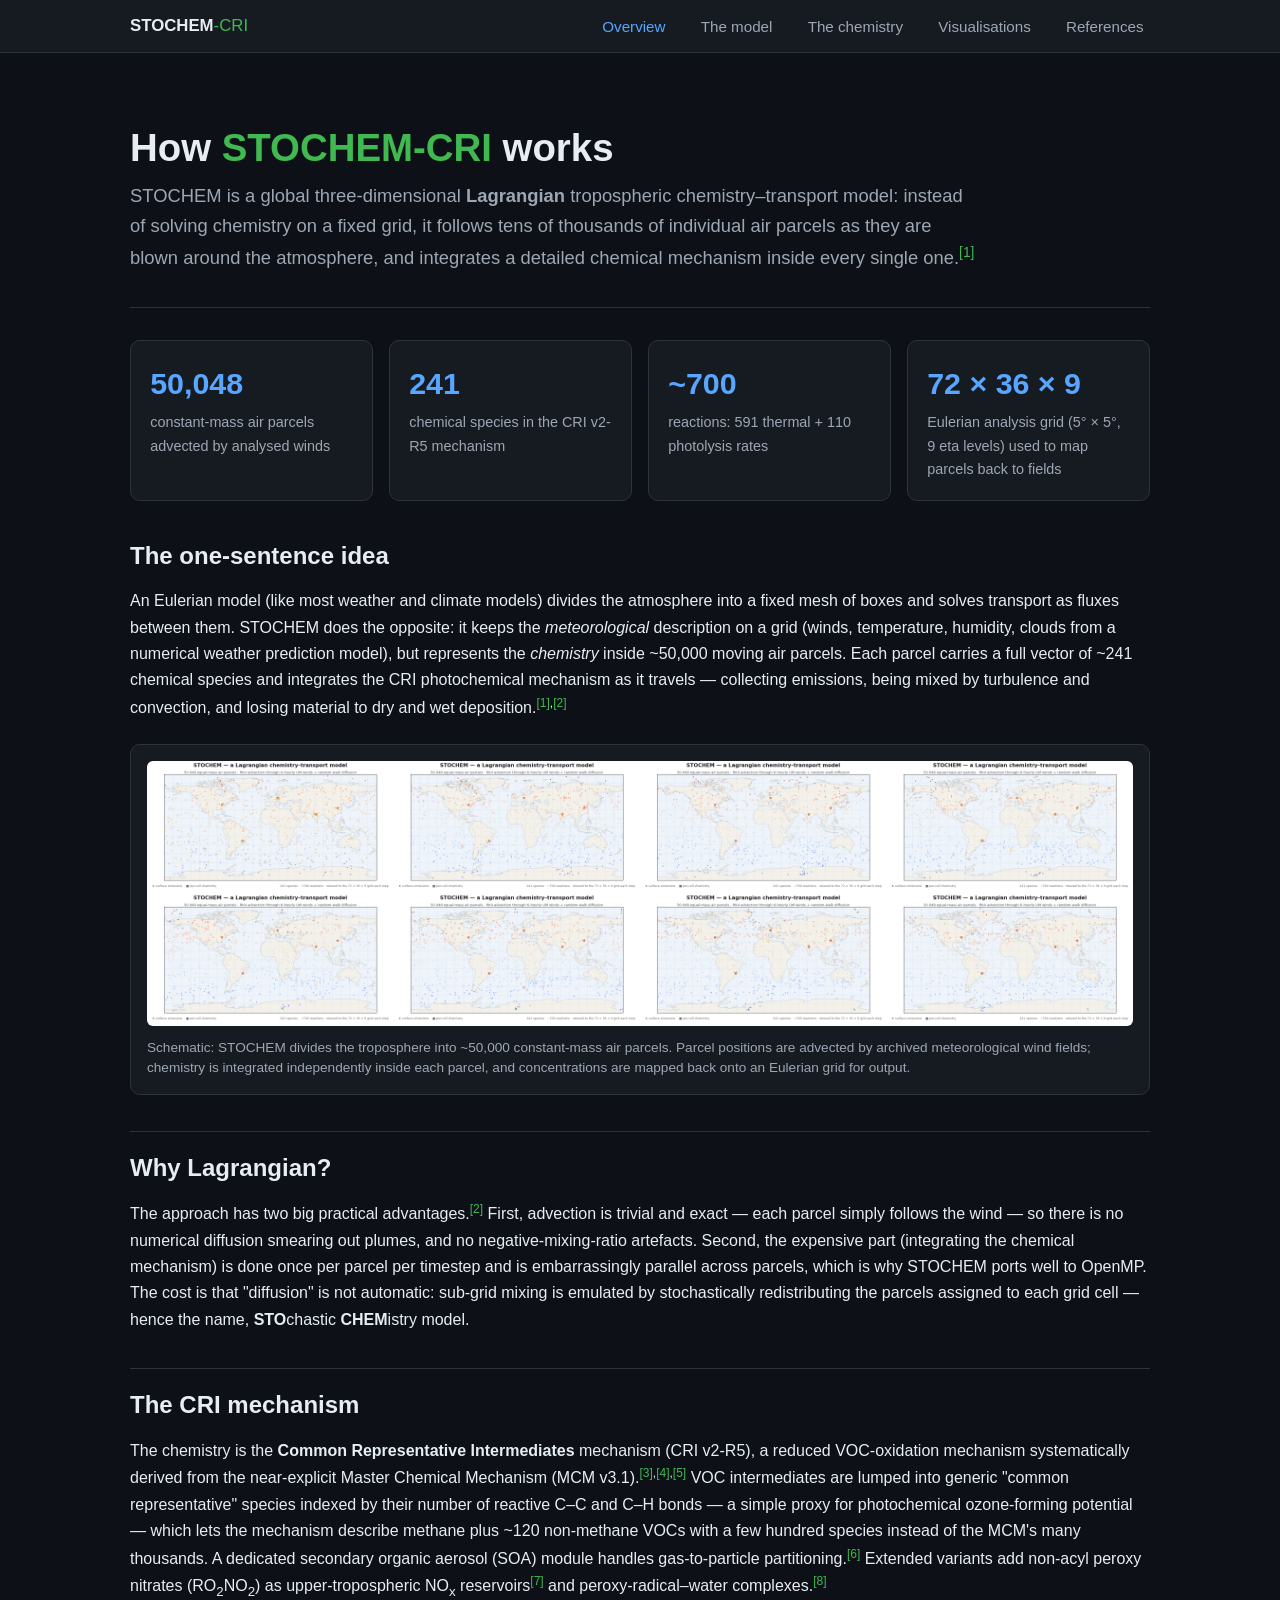
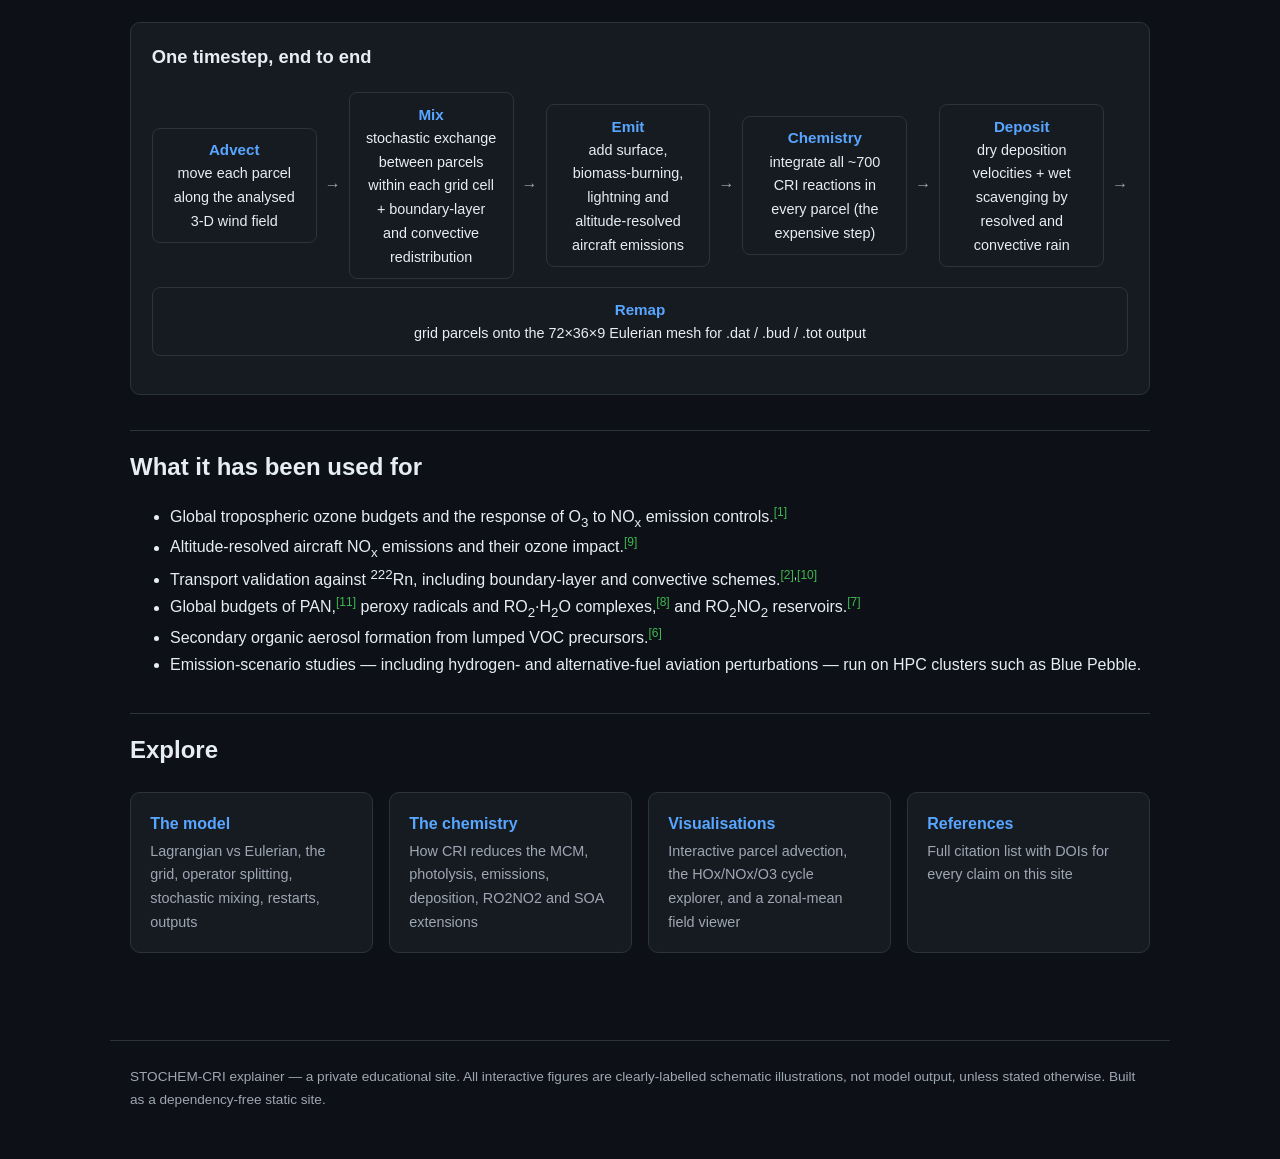
==== index.html @ 485233a2 "Initial STOCHEM-CRI educational site Static, dependency-free site explaining the Lagrangian CTM: 5 p" ====
<!DOCTYPE html>
<html lang="en">
<head>
<meta charset="utf-8">
<meta name="viewport" content="width=device-width, initial-scale=1">
<title>How STOCHEM-CRI Works — a Lagrangian chemistry–transport model</title>
<meta name="description" content="An educational, visual explanation of the STOCHEM-CRI global Lagrangian tropospheric chemistry transport model, with citations.">
<link rel="stylesheet" href="assets/css/style.css">
</head>
<body>
<header class="site">
  <nav class="site">
    <a class="brand" href="index.html">STOCHEM<span class="sub">-CRI</span></a>
    <a class="navlink active" href="index.html">Overview</a>
    <a class="navlink" href="model.html">The model</a>
    <a class="navlink" href="chemistry.html">The chemistry</a>
    <a class="navlink" href="visualisations.html">Visualisations</a>
    <a class="navlink" href="references.html">References</a>
  </nav>
</header>

<main>
  <section class="hero">
    <h1>How <span class="accent">STOCHEM-CRI</span> works</h1>
    <p class="lede">
      STOCHEM is a global three-dimensional <b>Lagrangian</b> tropospheric
      chemistry–transport model: instead of solving chemistry on a fixed grid,
      it follows tens of thousands of individual air parcels as they are blown
      around the atmosphere, and integrates a detailed chemical mechanism inside
      every single one.<sup class="cite"><a href="references.html#collins1997">[1]</a></sup>
    </p>
  </section>

  <div class="cards">
    <div class="card"><div class="big">50,048</div><div class="lbl">constant-mass air parcels advected by analysed winds</div></div>
    <div class="card"><div class="big">241</div><div class="lbl">chemical species in the CRI v2-R5 mechanism</div></div>
    <div class="card"><div class="big">~700</div><div class="lbl">reactions: 591 thermal + 110 photolysis rates</div></div>
    <div class="card"><div class="big">72 × 36 × 9</div><div class="lbl">Eulerian analysis grid (5° × 5°, 9 eta levels) used to map parcels back to fields</div></div>
  </div>

  <h2>The one-sentence idea</h2>
  <p>
    An Eulerian model (like most weather and climate models) divides the
    atmosphere into a fixed mesh of boxes and solves transport as fluxes between
    them. STOCHEM does the opposite: it keeps the <i>meteorological</i>
    description on a grid (winds, temperature, humidity, clouds from a numerical
    weather prediction model), but represents the <i>chemistry</i> inside
    ~50,000 moving air parcels. Each parcel carries a full vector of ~241
    chemical species and integrates the CRI photochemical mechanism as it
    travels — collecting emissions, being mixed by turbulence and convection,
    and losing material to dry and wet deposition.<sup class="cite"><a href="references.html#collins1997">[1]</a>,<a href="references.html#stevenson1998">[2]</a></sup>
  </p>

  <figure class="viz">
    <img src="assets/img/stochem_parcels_montage.png" alt="Schematic animation frames of STOCHEM air parcels being advected around the globe" loading="lazy">
    <figcaption>
      Schematic: STOCHEM divides the troposphere into ~50,000 constant-mass air
      parcels. Parcel positions are advected by archived meteorological wind
      fields; chemistry is integrated independently inside each parcel, and
      concentrations are mapped back onto an Eulerian grid for output.
    </figcaption>
  </figure>

  <h2>Why Lagrangian?</h2>
  <p>
    The approach has two big practical advantages.<sup class="cite"><a href="references.html#stevenson1998">[2]</a></sup>
    First, advection is trivial and exact — each parcel simply follows the wind
    — so there is no numerical diffusion smearing out plumes, and no
    negative-mixing-ratio artefacts. Second, the expensive part (integrating the
    chemical mechanism) is done once per parcel per timestep and is
    embarrassingly parallel across parcels, which is why STOCHEM ports well to
    OpenMP. The cost is that "diffusion" is not automatic: sub-grid mixing is
    emulated by stochastically redistributing the parcels assigned to each grid
    cell — hence the name, <b>STO</b>chastic <b>CHEM</b>istry model.
  </p>

  <h2>The CRI mechanism</h2>
  <p>
    The chemistry is the <b>Common Representative Intermediates</b> mechanism
    (CRI v2-R5), a reduced VOC-oxidation mechanism systematically derived from
    the near-explicit Master Chemical Mechanism (MCM v3.1).<sup class="cite"><a href="references.html#jenkin2008">[3]</a>,<a href="references.html#watson2008">[4]</a>,<a href="references.html#utembe2010">[5]</a></sup>
    VOC intermediates are lumped into generic "common representative" species
    indexed by their number of reactive C–C and C–H bonds — a simple proxy for
    photochemical ozone-forming potential — which lets the mechanism describe
    methane plus ~120 non-methane VOCs with a few hundred species instead of the
    MCM's many thousands. A dedicated secondary organic aerosol (SOA) module
    handles gas-to-particle partitioning.<sup class="cite"><a href="references.html#utembe2009">[6]</a></sup>
    Extended variants add non-acyl peroxy nitrates (RO<sub>2</sub>NO<sub>2</sub>)
    as upper-tropospheric NO<sub>x</sub> reservoirs<sup class="cite"><a href="references.html#khan2020">[7]</a></sup>
    and peroxy-radical–water complexes.<sup class="cite"><a href="references.html#khan2015">[8]</a></sup>
  </p>

  <div class="panel">
    <h3>One timestep, end to end</h3>
    <div class="flow">
      <div class="step"><b>Advect</b>move each parcel along the analysed 3-D wind field</div>
      <div class="arrow">→</div>
      <div class="step"><b>Mix</b>stochastic exchange between parcels within each grid cell + boundary-layer and convective redistribution</div>
      <div class="arrow">→</div>
      <div class="step"><b>Emit</b>add surface, biomass-burning, lightning and altitude-resolved aircraft emissions</div>
      <div class="arrow">→</div>
      <div class="step"><b>Chemistry</b>integrate all ~700 CRI reactions in every parcel (the expensive step)</div>
      <div class="arrow">→</div>
      <div class="step"><b>Deposit</b>dry deposition velocities + wet scavenging by resolved and convective rain</div>
      <div class="arrow">→</div>
      <div class="step"><b>Remap</b>grid parcels onto the 72×36×9 Eulerian mesh for .dat / .bud / .tot output</div>
    </div>
  </div>

  <h2>What it has been used for</h2>
  <ul>
    <li>Global tropospheric ozone budgets and the response of O<sub>3</sub> to NO<sub>x</sub> emission controls.<sup class="cite"><a href="references.html#collins1997">[1]</a></sup></li>
    <li>Altitude-resolved aircraft NO<sub>x</sub> emissions and their ozone impact.<sup class="cite"><a href="references.html#stevenson1997">[9]</a></sup></li>
    <li>Transport validation against <sup>222</sup>Rn, including boundary-layer and convective schemes.<sup class="cite"><a href="references.html#stevenson1998">[2]</a>,<a href="references.html#collins2002">[10]</a></sup></li>
    <li>Global budgets of PAN,<sup class="cite"><a href="references.html#khan2017">[11]</a></sup> peroxy radicals and RO<sub>2</sub>·H<sub>2</sub>O complexes,<sup class="cite"><a href="references.html#khan2015">[8]</a></sup> and RO<sub>2</sub>NO<sub>2</sub> reservoirs.<sup class="cite"><a href="references.html#khan2020">[7]</a></sup></li>
    <li>Secondary organic aerosol formation from lumped VOC precursors.<sup class="cite"><a href="references.html#utembe2009">[6]</a></sup></li>
    <li>Emission-scenario studies — including hydrogen- and alternative-fuel aviation perturbations — run on HPC clusters such as Blue Pebble.</li>
  </ul>

  <h2>Explore</h2>
  <div class="cards">
    <a class="card" href="model.html"><b>The model</b><div class="lbl">Lagrangian vs Eulerian, the grid, operator splitting, stochastic mixing, restarts, outputs</div></a>
    <a class="card" href="chemistry.html"><b>The chemistry</b><div class="lbl">How CRI reduces the MCM, photolysis, emissions, deposition, RO2NO2 and SOA extensions</div></a>
    <a class="card" href="visualisations.html"><b>Visualisations</b><div class="lbl">Interactive parcel advection, the HOx/NOx/O3 cycle explorer, and a zonal-mean field viewer</div></a>
    <a class="card" href="references.html"><b>References</b><div class="lbl">Full citation list with DOIs for every claim on this site</div></a>
  </div>
</main>

<footer class="site">
  STOCHEM-CRI explainer — a private educational site. All interactive figures are
  clearly-labelled schematic illustrations, not model output, unless stated
  otherwise. Built as a dependency-free static site.
</footer>
</body>
</html>
---- assets/css/style.css ----
/* STOCHEM-CRI educational site — dependency-free stylesheet */

:root {
  --bg: #0d1117;
  --bg-panel: #161b22;
  --bg-inset: #0a0e13;
  --border: #2d333b;
  --text: #e6edf3;
  --text-dim: #9da7b3;
  --accent: #58a6ff;
  --accent2: #3fb950;
  --accent3: #d29922;
  --link: #58a6ff;
  --code-bg: #1c2128;
  --maxw: 1060px;
}

* { box-sizing: border-box; }

html { scroll-behavior: smooth; }

body {
  margin: 0;
  background: var(--bg);
  color: var(--text);
  font-family: -apple-system, BlinkMacSystemFont, "Segoe UI", Roboto, Helvetica,
    Arial, sans-serif;
  line-height: 1.65;
}

a { color: var(--link); text-decoration: none; }
a:hover { text-decoration: underline; }

header.site {
  border-bottom: 1px solid var(--border);
  background: var(--bg-panel);
  position: sticky;
  top: 0;
  z-index: 20;
}

nav.site {
  max-width: var(--maxw);
  margin: 0 auto;
  padding: 0.7rem 1.25rem;
  display: flex;
  flex-wrap: wrap;
  align-items: center;
  gap: 0.4rem 1.4rem;
}

nav.site .brand {
  font-weight: 700;
  font-size: 1.05rem;
  color: var(--text);
  margin-right: auto;
}

nav.site .brand span.sub {
  color: var(--accent2);
  font-weight: 400;
}

nav.site a.navlink {
  color: var(--text-dim);
  font-size: 0.95rem;
  padding: 0.15rem 0.4rem;
}

nav.site a.navlink:hover { color: var(--text); text-decoration: none; }
nav.site a.navlink.active { color: var(--accent); }

main {
  max-width: var(--maxw);
  margin: 0 auto;
  padding: 2rem 1.25rem 4rem;
}

.hero {
  padding: 2.5rem 0 1.5rem;
  border-bottom: 1px solid var(--border);
  margin-bottom: 2rem;
}

.hero h1 {
  font-size: 2.4rem;
  margin: 0 0 0.6rem;
  line-height: 1.2;
}

.hero h1 .accent { color: var(--accent2); }

.hero p.lede {
  font-size: 1.15rem;
  color: var(--text-dim);
  max-width: 46em;
}

h2 {
  font-size: 1.5rem;
  margin: 2.2rem 0 0.8rem;
  padding-top: 1rem;
  border-top: 1px solid var(--border);
}

h2:first-of-type { border-top: none; padding-top: 0; }

h3 { font-size: 1.15rem; margin: 1.6rem 0 0.5rem; }

p { margin: 0.6rem 0; }

.cards {
  display: grid;
  grid-template-columns: repeat(auto-fit, minmax(230px, 1fr));
  gap: 1rem;
  margin: 1.4rem 0;
}

.card {
  background: var(--bg-panel);
  border: 1px solid var(--border);
  border-radius: 10px;
  padding: 1.1rem 1.2rem;
}

.card .big {
  font-size: 1.9rem;
  font-weight: 700;
  color: var(--accent);
}

.card .lbl {
  color: var(--text-dim);
  font-size: 0.9rem;
  margin-top: 0.15rem;
}

.panel {
  background: var(--bg-panel);
  border: 1px solid var(--border);
  border-radius: 10px;
  padding: 1.2rem 1.3rem;
  margin: 1.2rem 0;
}

.panel h3 { margin-top: 0; }

.two-col {
  display: grid;
  grid-template-columns: 1fr 1fr;
  gap: 1.4rem;
  align-items: start;
}

@media (max-width: 760px) {
  .two-col { grid-template-columns: 1fr; }
  .hero h1 { font-size: 1.9rem; }
}

figure.viz {
  margin: 1.4rem 0;
  background: var(--bg-panel);
  border: 1px solid var(--border);
  border-radius: 10px;
  padding: 1rem;
}

figure.viz img, figure.viz canvas, figure.viz svg {
  display: block;
  max-width: 100%;
  margin: 0 auto;
  border-radius: 6px;
  background: var(--bg-inset);
}

figure.viz figcaption {
  color: var(--text-dim);
  font-size: 0.85rem;
  margin-top: 0.7rem;
  line-height: 1.5;
}

.controls {
  display: flex;
  flex-wrap: wrap;
  gap: 0.6rem 1.2rem;
  align-items: center;
  margin: 0.6rem 0 0.4rem;
  font-size: 0.9rem;
  color: var(--text-dim);
}

.controls label { display: flex; align-items: center; gap: 0.45rem; }

button.btn {
  background: var(--code-bg);
  color: var(--text);
  border: 1px solid var(--border);
  border-radius: 6px;
  padding: 0.3rem 0.9rem;
  font-size: 0.88rem;
  cursor: pointer;
}

button.btn:hover { border-color: var(--accent); color: var(--accent); }
button.btn.on { border-color: var(--accent2); color: var(--accent2); }

input[type="range"] { accent-color: var(--accent); }

code, .mono {
  font-family: ui-monospace, SFMono-Regular, Menlo, Consolas, monospace;
  background: var(--code-bg);
  border-radius: 4px;
  padding: 0.08em 0.4em;
  font-size: 0.9em;
}

pre {
  background: var(--code-bg);
  border: 1px solid var(--border);
  border-radius: 8px;
  padding: 0.9rem 1.1rem;
  overflow-x: auto;
  font-size: 0.86rem;
}

pre code { background: none; padding: 0; }

table.ref {
  width: 100%;
  border-collapse: collapse;
  font-size: 0.92rem;
}

table.ref td, table.ref th {
  border-bottom: 1px solid var(--border);
  padding: 0.55rem 0.6rem;
  vertical-align: top;
  text-align: left;
}

table.ref th { color: var(--text-dim); font-weight: 600; font-size: 0.82rem; text-transform: uppercase; letter-spacing: 0.04em; }

ol.refs li, ul.refs li {
  margin-bottom: 0.9rem;
  line-height: 1.55;
}

.tip {
  border-left: 3px solid var(--accent3);
  background: rgba(210, 153, 34, 0.08);
  padding: 0.7rem 1rem;
  border-radius: 0 8px 8px 0;
  margin: 1rem 0;
  font-size: 0.93rem;
}

.schematic {
  border-left: 3px solid var(--accent2);
  background: rgba(63, 185, 80, 0.07);
  padding: 0.7rem 1rem;
  border-radius: 0 8px 8px 0;
  margin: 1rem 0;
  font-size: 0.93rem;
  color: var(--text-dim);
}

footer.site {
  border-top: 1px solid var(--border);
  color: var(--text-dim);
  font-size: 0.85rem;
  max-width: var(--maxw);
  margin: 0 auto;
  padding: 1.6rem 1.25rem 3rem;
}

sup.cite { font-size: 0.75em; }
sup.cite a { color: var(--accent2); }

.flow {
  display: flex;
  flex-wrap: wrap;
  gap: 0.5rem;
  align-items: center;
  margin: 1.2rem 0;
}

.flow .step {
  background: var(--bg-panel);
  border: 1px solid var(--border);
  border-radius: 8px;
  padding: 0.55rem 0.85rem;
  font-size: 0.9rem;
  text-align: center;
  flex: 1 1 140px;
  min-width: 130px;
}

.flow .step b { display: block; color: var(--accent); font-size: 0.95rem; }

.flow .arrow { color: var(--text-dim); font-weight: 700; }

@media (max-width: 760px) { .flow .arrow { display: none; } }
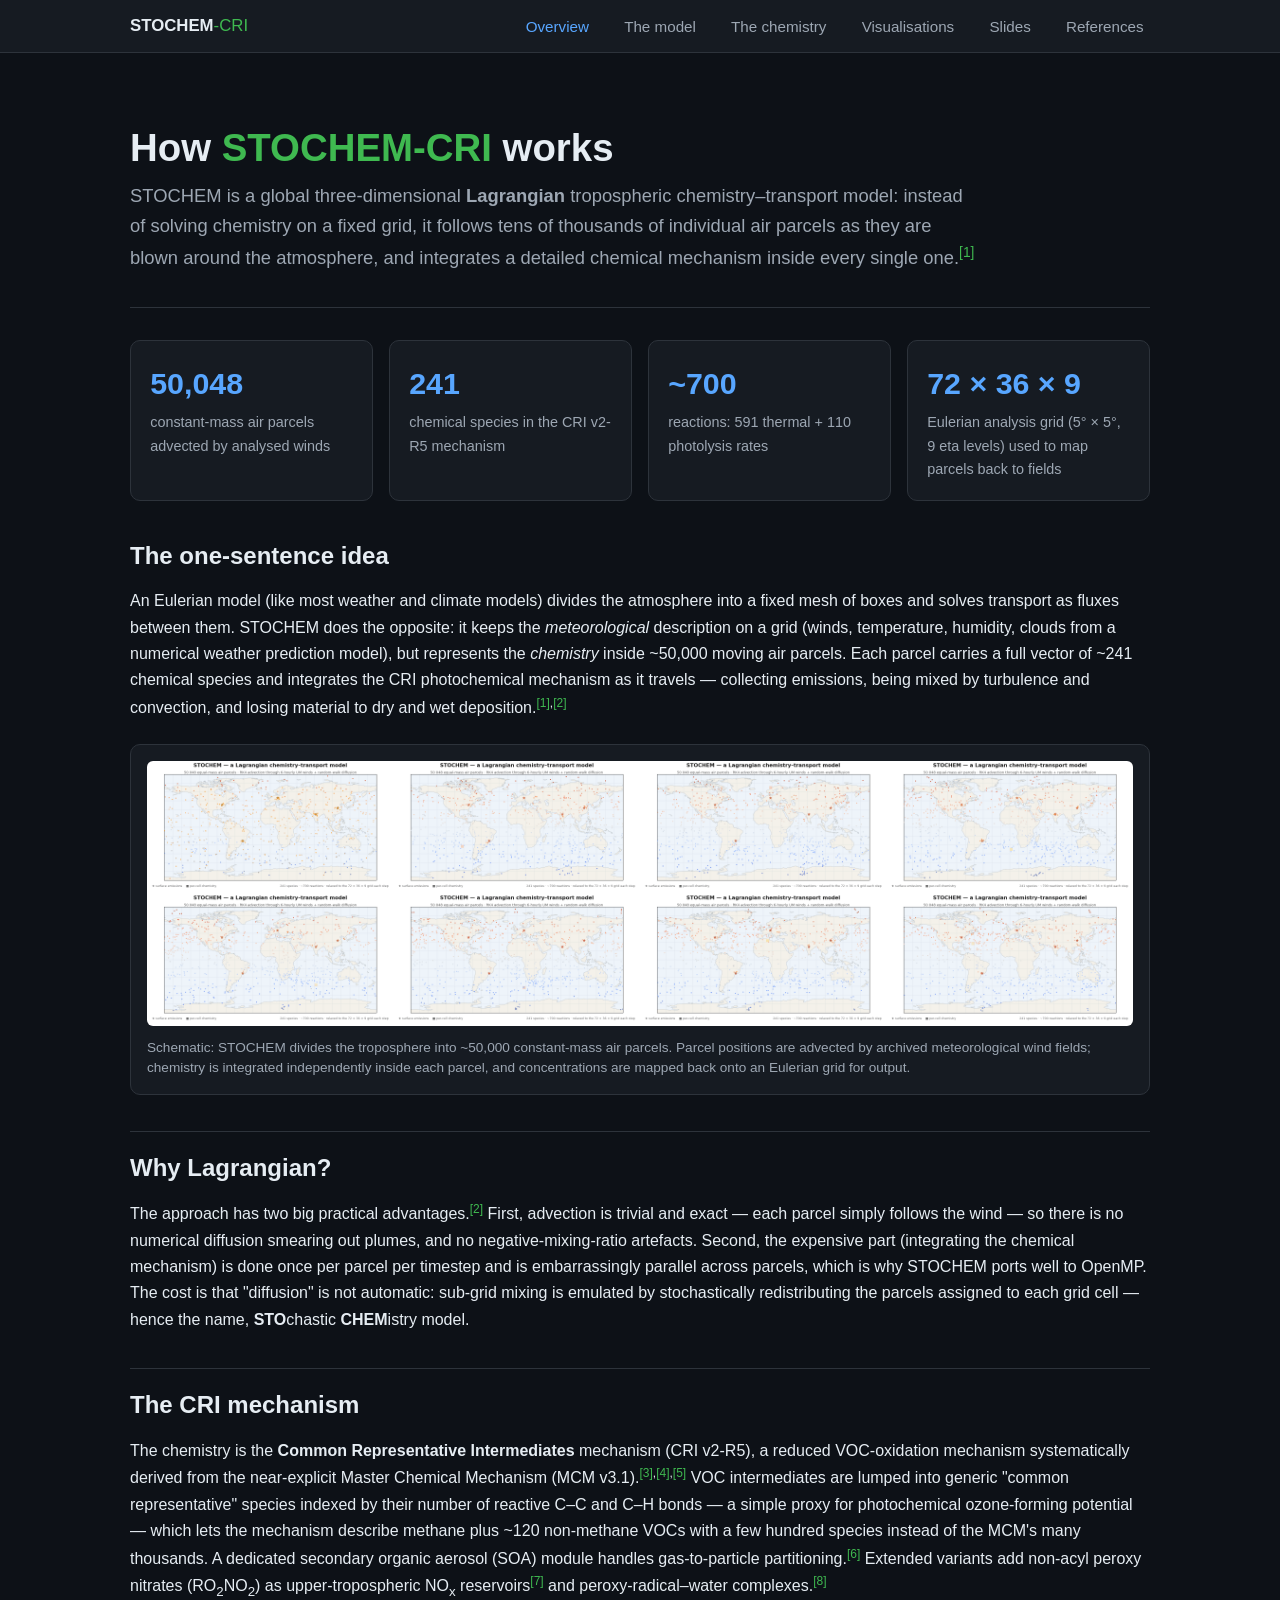
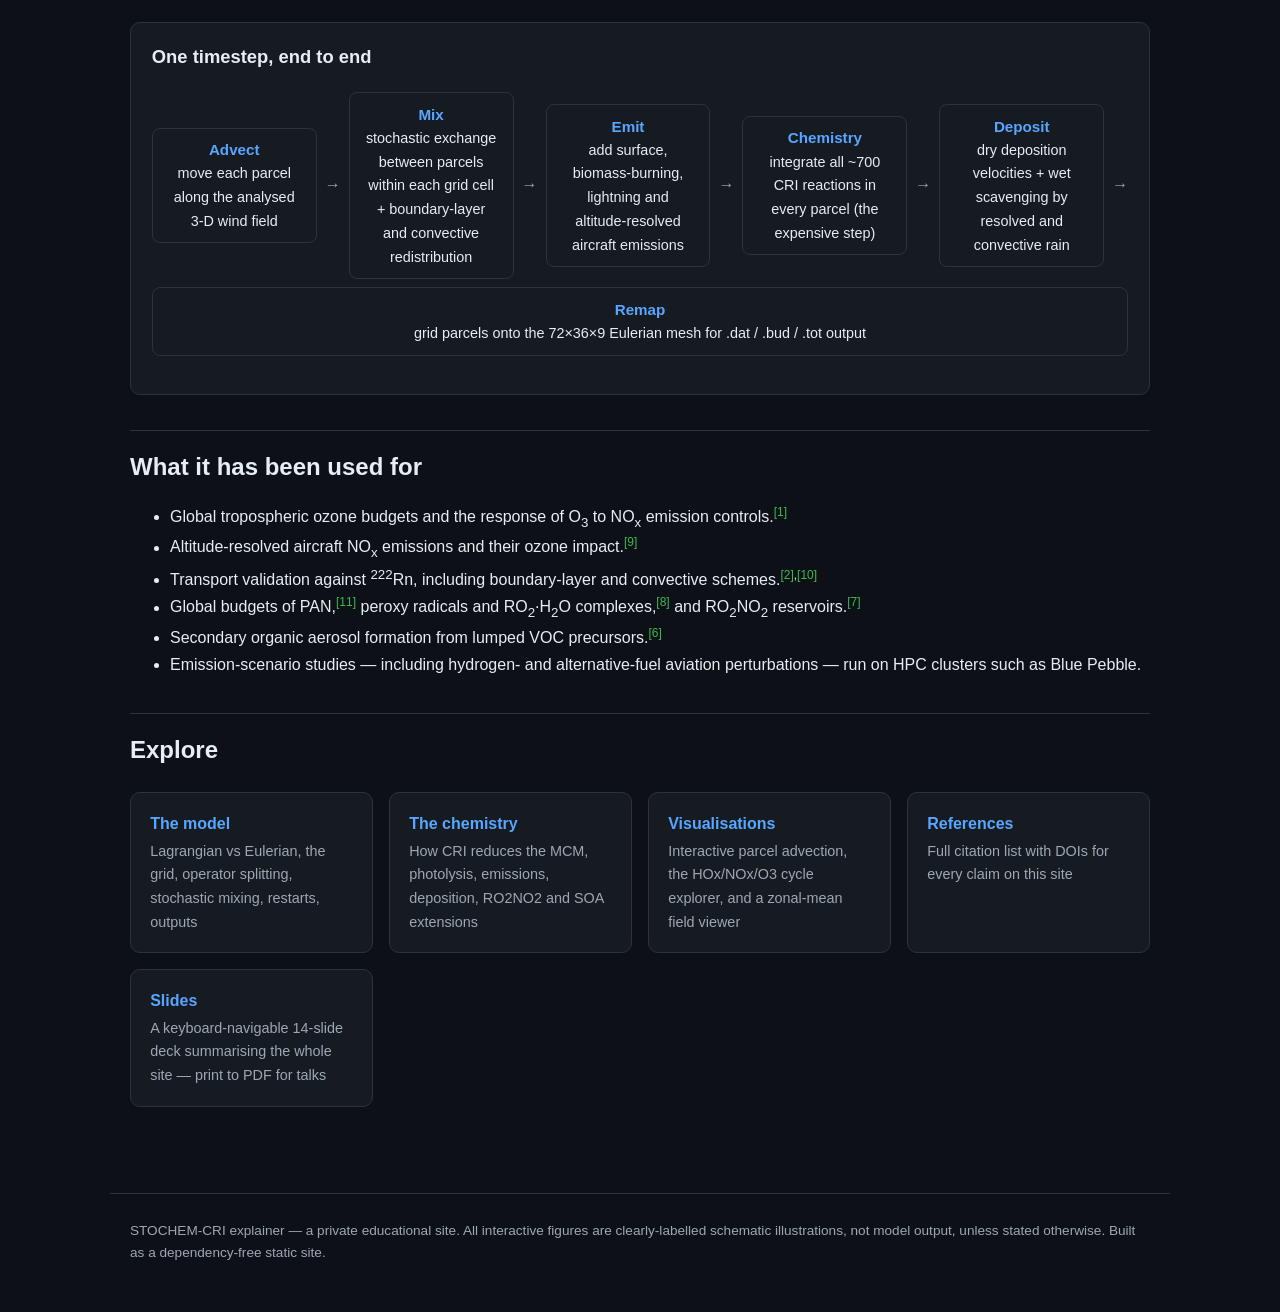
==== commit 73b6fa55: "Add slides.html deck 14-slide keyboard-navigable presentation covering the whole site: Lagrangian vs" ====
--- a/index.html
+++ b/index.html
@@ -15,6 +15,7 @@
     <a class="navlink" href="model.html">The model</a>
     <a class="navlink" href="chemistry.html">The chemistry</a>
     <a class="navlink" href="visualisations.html">Visualisations</a>
+    <a class="navlink" href="slides.html">Slides</a>
     <a class="navlink" href="references.html">References</a>
   </nav>
 </header>
@@ -123,6 +124,7 @@
     <a class="card" href="chemistry.html"><b>The chemistry</b><div class="lbl">How CRI reduces the MCM, photolysis, emissions, deposition, RO2NO2 and SOA extensions</div></a>
     <a class="card" href="visualisations.html"><b>Visualisations</b><div class="lbl">Interactive parcel advection, the HOx/NOx/O3 cycle explorer, and a zonal-mean field viewer</div></a>
     <a class="card" href="references.html"><b>References</b><div class="lbl">Full citation list with DOIs for every claim on this site</div></a>
+    <a class="card" href="slides.html"><b>Slides</b><div class="lbl">A keyboard-navigable 14-slide deck summarising the whole site — print to PDF for talks</div></a>
   </div>
 </main>
 
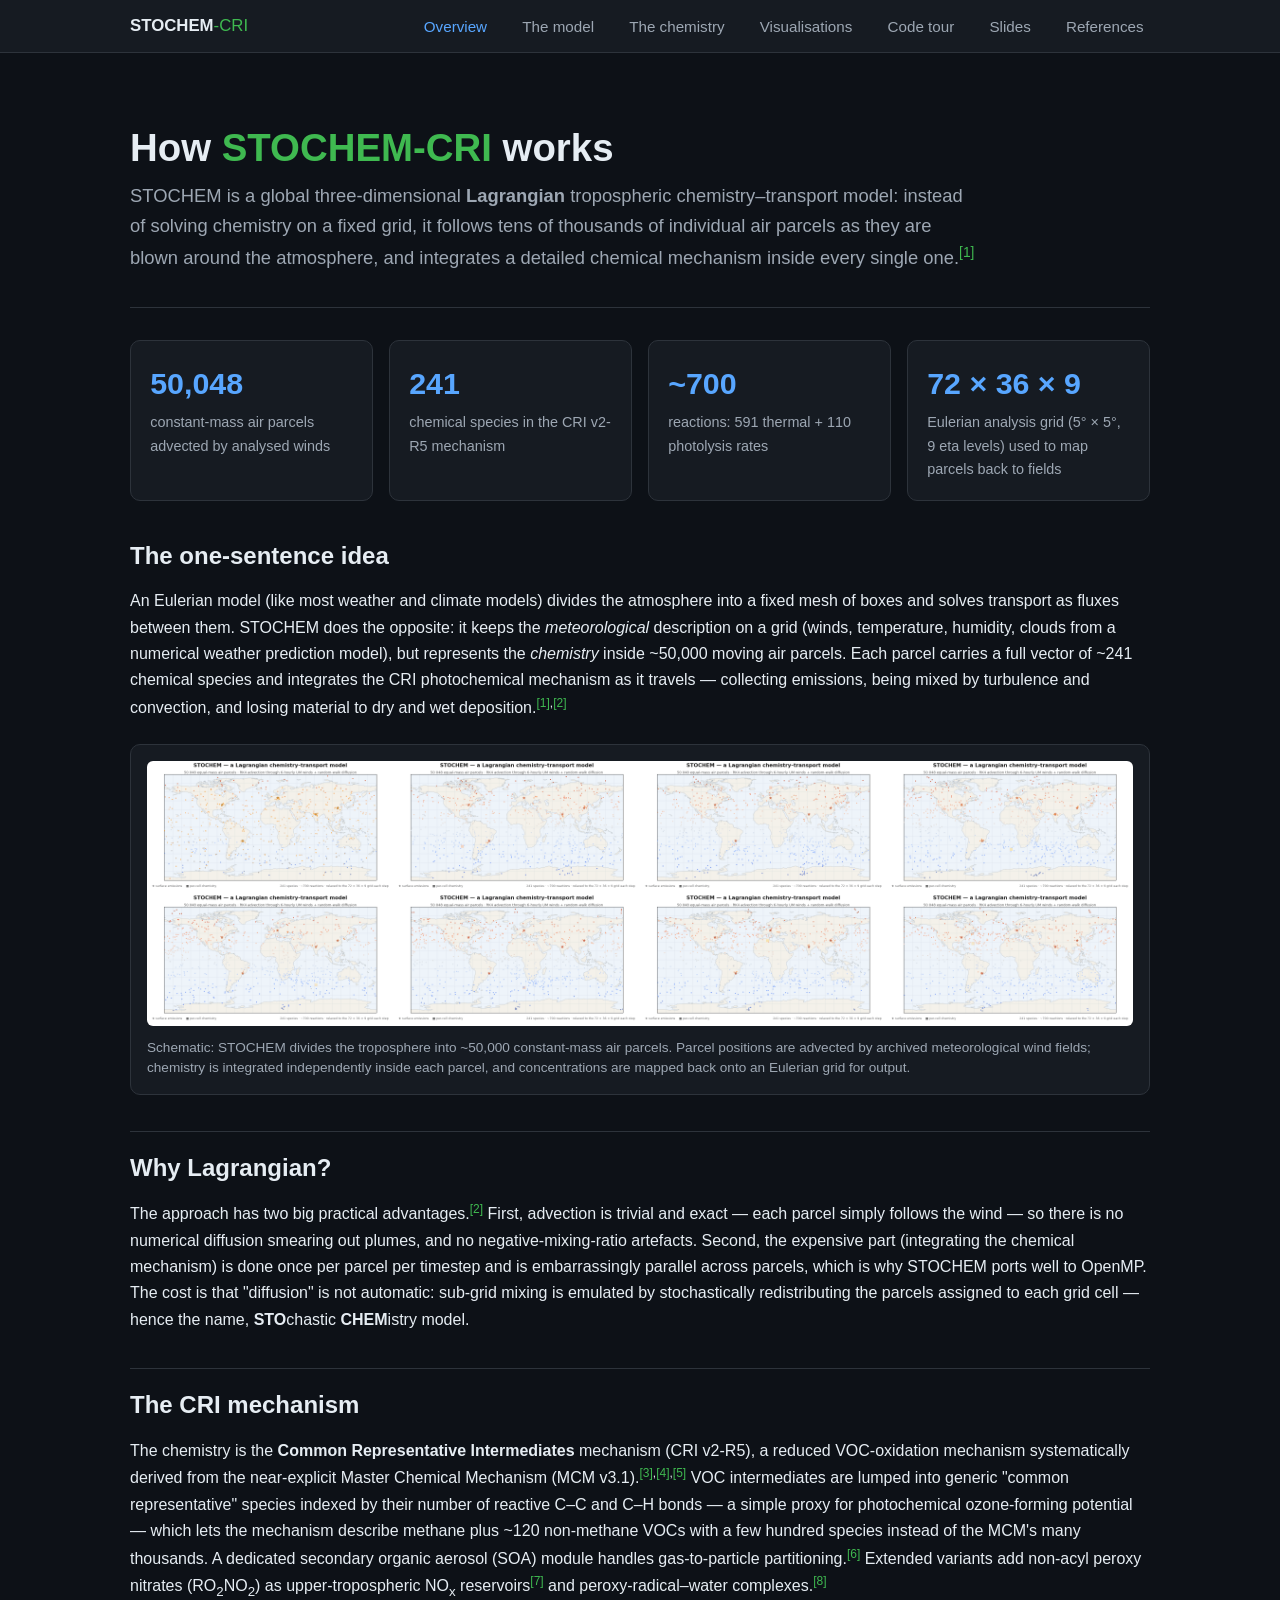
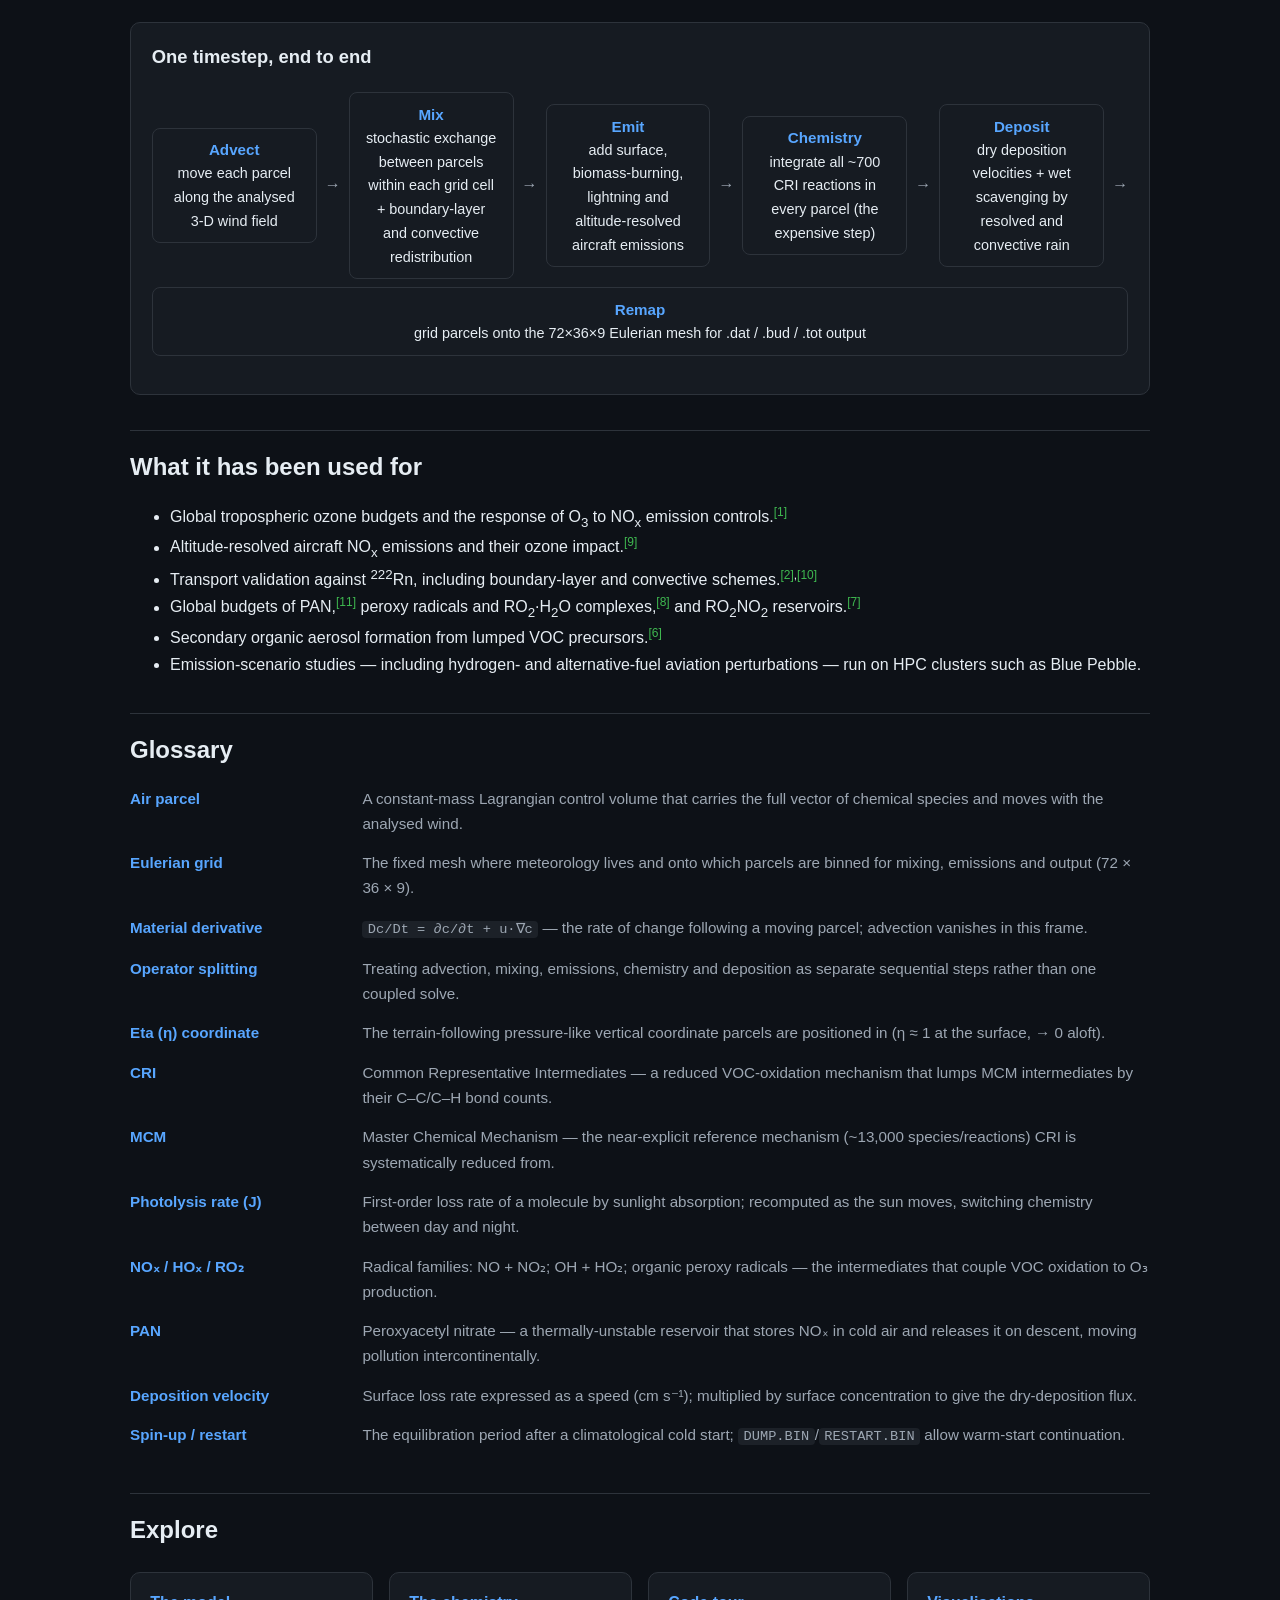
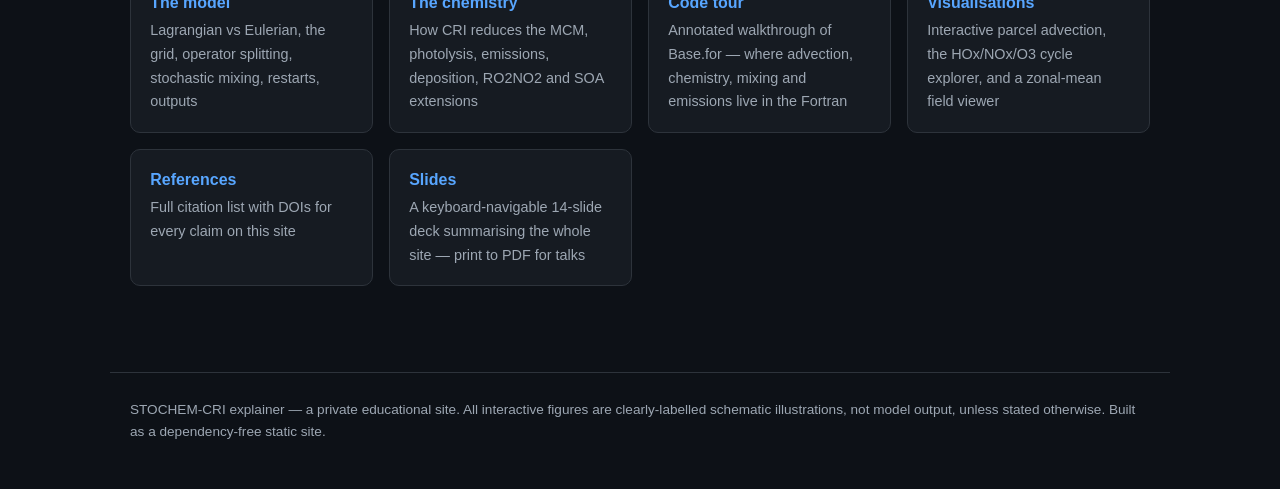
==== commit d7ced0ef: "Add convection schematic, parcel census demo, code tour, glossary - convection.js: CLMIX entrainment" ====
--- a/index.html
+++ b/index.html
@@ -15,6 +15,7 @@
     <a class="navlink" href="model.html">The model</a>
     <a class="navlink" href="chemistry.html">The chemistry</a>
     <a class="navlink" href="visualisations.html">Visualisations</a>
+    <a class="navlink" href="code.html">Code tour</a>
     <a class="navlink" href="slides.html">Slides</a>
     <a class="navlink" href="references.html">References</a>
   </nav>
@@ -118,10 +119,27 @@
     <li>Emission-scenario studies — including hydrogen- and alternative-fuel aviation perturbations — run on HPC clusters such as Blue Pebble.</li>
   </ul>
 
+  <h2>Glossary</h2>
+  <dl class="gloss">
+    <dt>Air parcel</dt><dd>A constant-mass Lagrangian control volume that carries the full vector of chemical species and moves with the analysed wind.</dd>
+    <dt>Eulerian grid</dt><dd>The fixed mesh where meteorology lives and onto which parcels are binned for mixing, emissions and output (72 × 36 × 9).</dd>
+    <dt>Material derivative</dt><dd><code>Dc/Dt = ∂c/∂t + u·∇c</code> — the rate of change following a moving parcel; advection vanishes in this frame.</dd>
+    <dt>Operator splitting</dt><dd>Treating advection, mixing, emissions, chemistry and deposition as separate sequential steps rather than one coupled solve.</dd>
+    <dt>Eta (η) coordinate</dt><dd>The terrain-following pressure-like vertical coordinate parcels are positioned in (η ≈ 1 at the surface, → 0 aloft).</dd>
+    <dt>CRI</dt><dd>Common Representative Intermediates — a reduced VOC-oxidation mechanism that lumps MCM intermediates by their C–C/C–H bond counts.</dd>
+    <dt>MCM</dt><dd>Master Chemical Mechanism — the near-explicit reference mechanism (~13,000 species/reactions) CRI is systematically reduced from.</dd>
+    <dt>Photolysis rate (J)</dt><dd>First-order loss rate of a molecule by sunlight absorption; recomputed as the sun moves, switching chemistry between day and night.</dd>
+    <dt>NOₓ / HOₓ / RO₂</dt><dd>Radical families: NO + NO₂; OH + HO₂; organic peroxy radicals — the intermediates that couple VOC oxidation to O₃ production.</dd>
+    <dt>PAN</dt><dd>Peroxyacetyl nitrate — a thermally-unstable reservoir that stores NOₓ in cold air and releases it on descent, moving pollution intercontinentally.</dd>
+    <dt>Deposition velocity</dt><dd>Surface loss rate expressed as a speed (cm s⁻¹); multiplied by surface concentration to give the dry-deposition flux.</dd>
+    <dt>Spin-up / restart</dt><dd>The equilibration period after a climatological cold start; <code>DUMP.BIN</code>/<code>RESTART.BIN</code> allow warm-start continuation.</dd>
+  </dl>
+
   <h2>Explore</h2>
   <div class="cards">
     <a class="card" href="model.html"><b>The model</b><div class="lbl">Lagrangian vs Eulerian, the grid, operator splitting, stochastic mixing, restarts, outputs</div></a>
     <a class="card" href="chemistry.html"><b>The chemistry</b><div class="lbl">How CRI reduces the MCM, photolysis, emissions, deposition, RO2NO2 and SOA extensions</div></a>
+    <a class="card" href="code.html"><b>Code tour</b><div class="lbl">Annotated walkthrough of Base.for — where advection, chemistry, mixing and emissions live in the Fortran</div></a>
     <a class="card" href="visualisations.html"><b>Visualisations</b><div class="lbl">Interactive parcel advection, the HOx/NOx/O3 cycle explorer, and a zonal-mean field viewer</div></a>
     <a class="card" href="references.html"><b>References</b><div class="lbl">Full citation list with DOIs for every claim on this site</div></a>
     <a class="card" href="slides.html"><b>Slides</b><div class="lbl">A keyboard-navigable 14-slide deck summarising the whole site — print to PDF for talks</div></a>
--- a/assets/css/style.css
+++ b/assets/css/style.css
@@ -155,6 +155,40 @@
 @media (max-width: 760px) {
   .two-col { grid-template-columns: 1fr; }
   .hero h1 { font-size: 1.9rem; }
+  nav.site {
+    flex-wrap: nowrap;
+    overflow-x: auto;
+    gap: 0.4rem 1rem;
+    padding: 0.55rem 0.9rem;
+    -webkit-overflow-scrolling: touch;
+  }
+  nav.site .brand { font-size: 0.95rem; margin-right: 0.4rem; flex-shrink: 0; }
+  nav.site a.navlink { font-size: 0.85rem; flex-shrink: 0; padding: 0.15rem 0.2rem; }
+  main { padding: 1.4rem 0.9rem 3rem; }
+  figure.viz canvas { width: 100%; height: auto; }
+}
+
+.gloss {
+  display: grid;
+  grid-template-columns: 210px 1fr;
+  gap: 0.35rem 1.4rem;
+  margin: 1rem 0;
+  font-size: 0.95rem;
+}
+
+.gloss dt {
+  font-weight: 700;
+  color: var(--accent);
+}
+
+.gloss dd {
+  margin: 0 0 0.55rem;
+  color: var(--text-dim);
+}
+
+@media (max-width: 700px) {
+  .gloss { grid-template-columns: 1fr; gap: 0 0; }
+  .gloss dd { margin-bottom: 0.8rem; }
 }
 
 figure.viz {
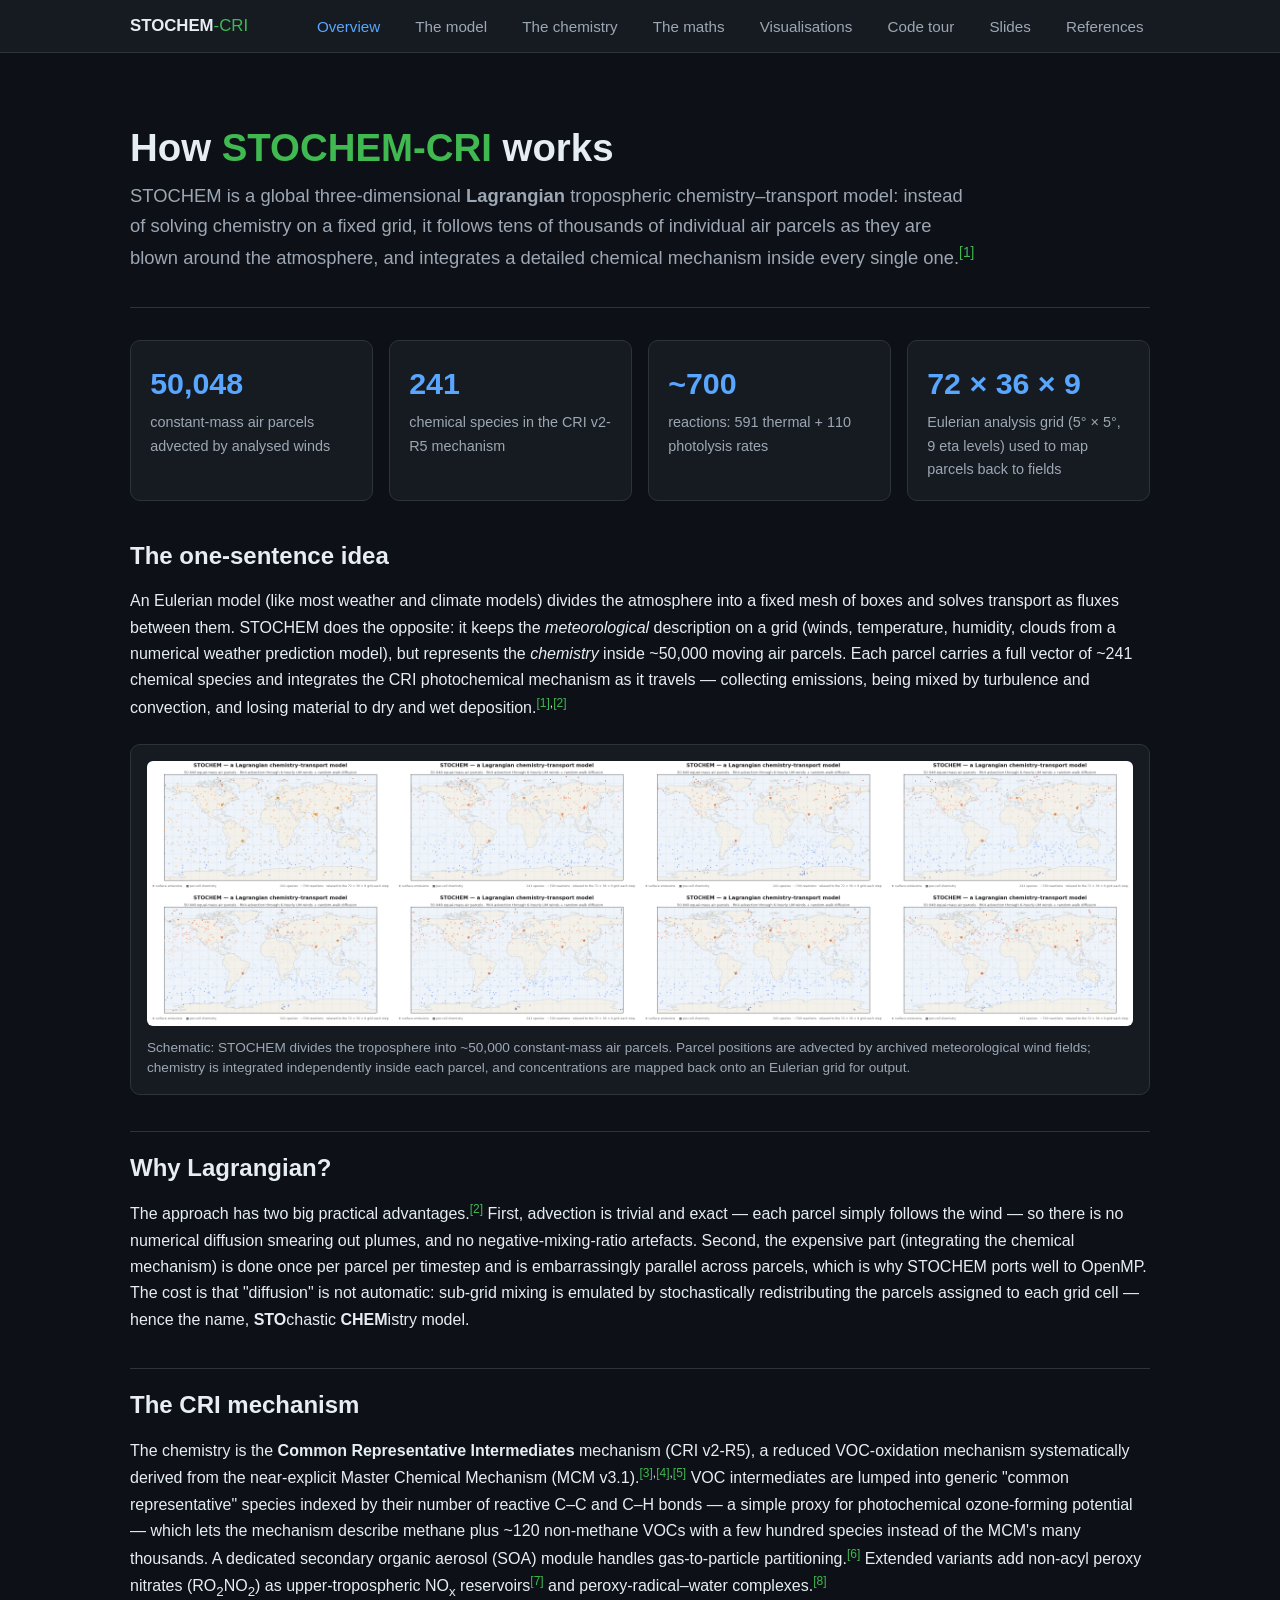
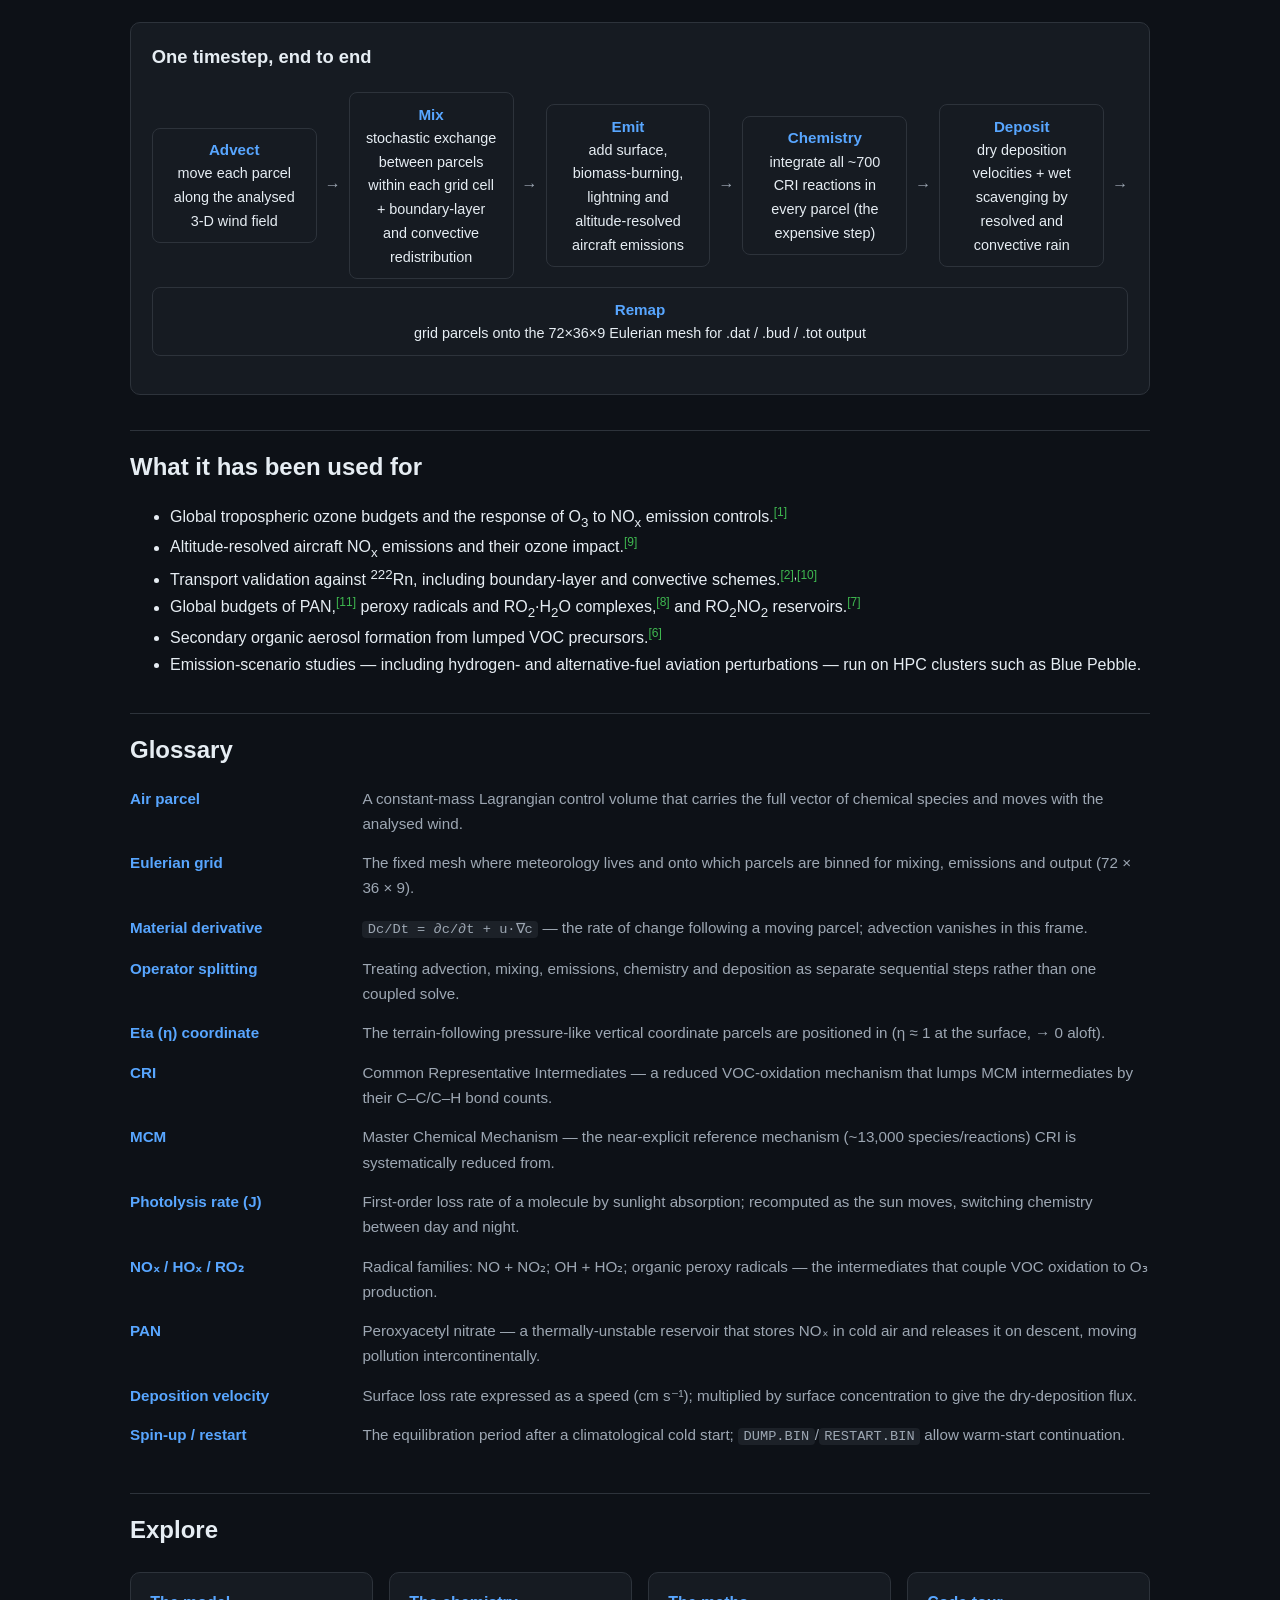
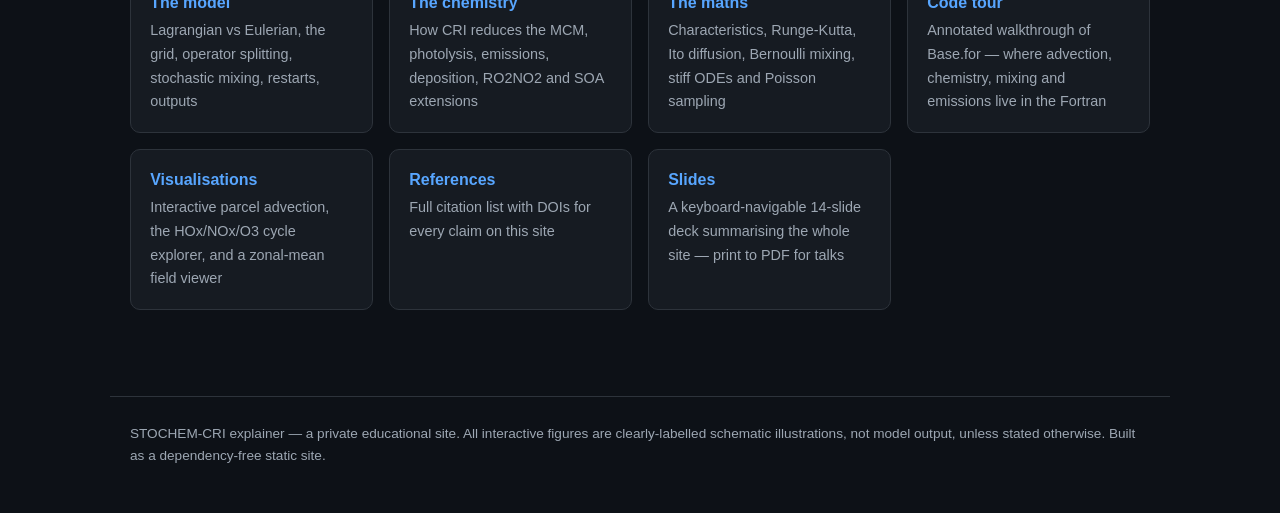
==== commit d5e01490: "Add maths.html — the mathematics of STOCHEM Ten sections: characteristics/material derivative, RK4 t" ====
--- a/index.html
+++ b/index.html
@@ -14,6 +14,7 @@
     <a class="navlink active" href="index.html">Overview</a>
     <a class="navlink" href="model.html">The model</a>
     <a class="navlink" href="chemistry.html">The chemistry</a>
+    <a class="navlink" href="maths.html">The maths</a>
     <a class="navlink" href="visualisations.html">Visualisations</a>
     <a class="navlink" href="code.html">Code tour</a>
     <a class="navlink" href="slides.html">Slides</a>
@@ -139,6 +140,7 @@
   <div class="cards">
     <a class="card" href="model.html"><b>The model</b><div class="lbl">Lagrangian vs Eulerian, the grid, operator splitting, stochastic mixing, restarts, outputs</div></a>
     <a class="card" href="chemistry.html"><b>The chemistry</b><div class="lbl">How CRI reduces the MCM, photolysis, emissions, deposition, RO2NO2 and SOA extensions</div></a>
+    <a class="card" href="maths.html"><b>The maths</b><div class="lbl">Characteristics, Runge-Kutta, Ito diffusion, Bernoulli mixing, stiff ODEs and Poisson sampling</div></a>
     <a class="card" href="code.html"><b>Code tour</b><div class="lbl">Annotated walkthrough of Base.for — where advection, chemistry, mixing and emissions live in the Fortran</div></a>
     <a class="card" href="visualisations.html"><b>Visualisations</b><div class="lbl">Interactive parcel advection, the HOx/NOx/O3 cycle explorer, and a zonal-mean field viewer</div></a>
     <a class="card" href="references.html"><b>References</b><div class="lbl">Full citation list with DOIs for every claim on this site</div></a>
--- a/assets/css/style.css
+++ b/assets/css/style.css
@@ -258,6 +258,18 @@
   font-size: 0.86rem;
 }
 
+.eq {
+  font-family: ui-monospace, SFMono-Regular, Menlo, Consolas, monospace;
+  background: var(--code-bg);
+  border: 1px solid var(--border);
+  border-radius: 10px;
+  padding: 0.85rem 1.4rem;
+  margin: 0.9rem 0;
+  font-size: 1.05rem;
+  line-height: 1.8;
+  display: inline-block;
+}
+
 pre code { background: none; padding: 0; }
 
 table.ref {
